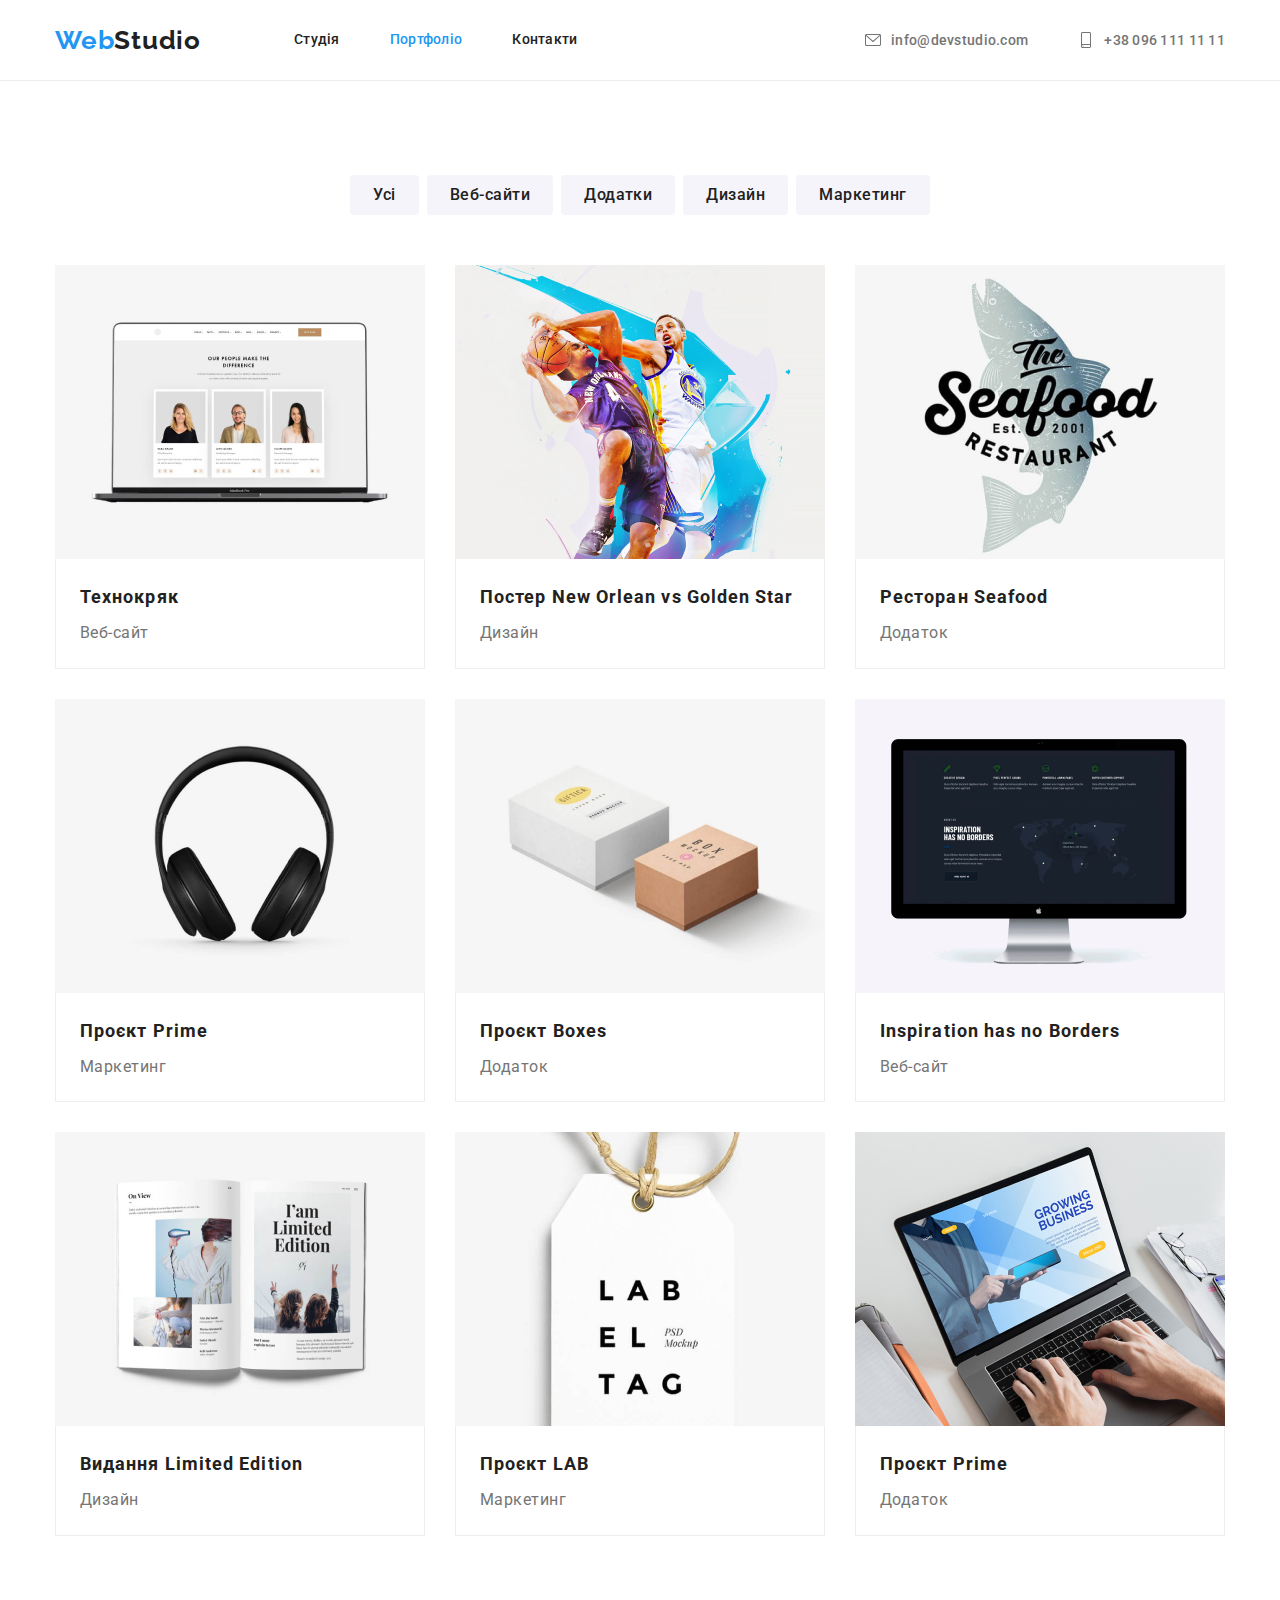
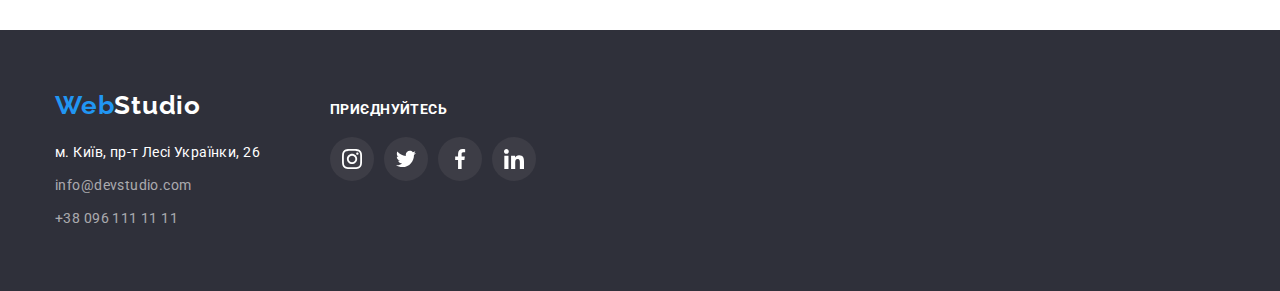
==== portfolio.html @ 5ccec5cf "start" ====
<!doctype html>
<html lang="uk">
<head>
    <meta charset="UTF-8">
    <meta http-equiv="X-UA-Compatible" content="IE=edge">
    <meta name="viewport" content="width=device-width, initial-scale=1.0">
    <title>Портфоліо</title>
    <link rel="preconnect" href="https://fonts.googleapis.com">
    <link rel="preconnect" href="https://fonts.gstatic.com" crossorigin>
    <link href="https://fonts.googleapis.com/css2?family=Raleway:wght@700&family=Roboto:wght@400;500;700;900&display=swap"
          rel="stylesheet">
       <link rel="stylesheet" href="https://cdnjs.cloudflare.com/ajax/libs/modern-normalize/1.0.0/modern-normalize.min.css">    
        <link rel="stylesheet" href="./css/styles.css">
</head>
    <body class="page">
<!-- шапка сайта-->
        <header class="main-nav ">
            <div  class="main-list container">
                <nav class="menu"> 
                <a href="./іndex.html" class="logo"><span class="logo-accent">Web</span>Studio</a>
                    <ul class="site-nav list">
                        <li class="item"><a href="index.html" class="link">Студія</a></li>
                        <li class="item"><a href="#" class="link current">Портфоліо</a></li>
                        <li class="item"><a href="#" class="link">Контакти</a></li>
                </ul>
            </nav>
<!--Contacts-->
                <ul class="mailtel-list list">
                    <li class="item">
                        <a class="top-adress" href="mailto:info@devstudio.com" >
                            <svg class="item-icon" width="16px" height="16px">
                            <use href="./images/icons.svg#icon-envelope "></use></svg>info@devstudio.com</a>              
                        </li>
                    <li class="item"> 
                        <a class="top-adress" href="tel:+380961111111" >
                            <svg class="item-icon" width="16px" height="16px">
                            <use href="./images/icons.svg#icon-smartphone"></use></svg>+38 096 111 11 11</a>
                        </li>
                </ul>
            </div>
        </header>
<main>
    <section class="section"> 
        <div class="container visually">
                <h1 class="visually-hidden">Проекти</h1>
        <!--Filter -->
            <ul class="button-project">
                <li class="button-item"><button type="button" class="button-filter">Усі</button></li>
                <li class="button-item"><button type="button" class="button-filter">Веб-сайти</button></li>
                <li class="button-item"><button type="button" class="button-filter">Додатки</button></li>
                <li class="button-item"><button type="button" class="button-filter">Дизайн</button></li>
                <li class="button-item"><button type="button" class="button-filter">Маркетинг</button></li>
            </ul>
        <!-- </div> -->
        <!--Projects-->
        <!-- <div class="container card"> -->
            <ul class="project brd">
                <li class="project-windows"> 
                    <a href="#" class="project-box"><img src="./images/technokriak.jpg" alt="Сайт Технокряк" width="370">
                    <div class="project-list">
                        <h2 class="project-name">Технокряк</h2>
                        <p class="project-watch">Веб-сайт</p>
                    </div>
                    </a>
                </li>
                <li class="project-windows">
                    <a href="#" class="project-box"><img src="./images/postergs.jpg" alt="Постер New Orlean vs Golden Star" width="370">
                    <div class="project-list">
                        <h2 class="project-name">Постер New Orlean vs Golden Star</h2>
                        <p class="project-watch">Дизайн</p>
                    </div>
                </a>          
                </li>
                <li class="project-windows">
                    <a href="" class="project-box"><img src="./images/seafood.jpg" alt="Ресторан Seafood" width="370">
                    <div class="project-list">
                        <h2 class="project-name">Ресторан Seafood</h2>
                        <p class="project-watch">Додаток</p>
                    </div>    
                </a>
                    
                </li>
                <li class="project-windows"> 
                    <a href="" class="project-box"><img src="./images/primemarceting.jpg" alt="Проєкт Prime" width="370">
                    <div class="project-list">
                        <h2 class="project-name">Проєкт Prime</h2>
                    <p class="project-watch">Маркетинг</p>
                    </div>
                    </a>
                </li>
                <li class="project-windows">
                    <a href="" class="project-box"><img src="./images/boxes.jpg" alt="Проєкт Boxes" width="370">
                    <div class="project-list">
                        <h2 class="project-name">Проєкт Boxes</h2>
                        <p class="project-watch">Додаток</p>
                    </div>
                    </a>   
                </li>
                <li class="project-windows"><a href="" class="project-box"><img src="./images/inspiration-borders.jpg" alt="Inspiration has no Borders">
                        <div class="project-list">
                        <h2 class="project-name">Inspiration has no Borders</h2>
                    <p class="project-watch">Веб-сайт</p>
                    </div>
                    </a>
                </li>
                <li class="project-windows">
                    <a href="" class="project-box"><img src="./images/le.jpg" alt="Видання Limited Edition" width="370">
                    <div class="project-list">
                        <h2 class="project-name">Видання Limited Edition</h2>
                    <p class="project-watch">Дизайн</p>
                    </div>
                    </a>
                </li>
                <li class="project-windows">
                    <a href="" class="project-box"><img src="./images/labprojecт.jpg" alt="Проєкт LAB" width="370">
                    <div class="project-list">
                        <h2 class="project-name">Проєкт LAB</h2>
                    <p class="project-watch">Маркетинг</p>
                </div>
                    </a>
                </li>
                <li class="project-windows">
                    <a href="" class="project-box"><img src="./images/growingbusiness.jpg" alt="Growing Business" width="370">
                    <div class="project-list">
                        <h2 class="project-name">Проєкт Prime</h2>
                    <p class="project-watch">Додаток</p>
                </div>
                    </a>  
                </li>
            </ul>
        </div>
</section>
</main>  
<footer class="footer">
        
    <!-- Контакты--> 
    <section class="contacts-section">
    <h2 class="visually-hidden">Contacts</h2>
            <div class="container footer-block"> 
                <div>
             <a href="./іndex.html" class="footer-section"><span class="logo-footer">Web</span>Studio</a>
                <address class="addressa">
                    <p class="mail"> м. Київ, пр-т Лесі Українки, 26 </p>
                        <ul class="site-address">  
                            <li class="tel"><a href="mailto:info@devstudio.com" class="link-footer ">info@devstudio.com</a></li>
                            <li class="tel"><a href="tel:+380961111111" class="link-footer ">+38 096 111 11 11</a></li>
                        </ul> 
                </address>
              </div>
              <div class="footer-social">
                <p>Приєднуйтесь</p>
                <ul class="list social">
                  <li>
                    <a class="footer-social-link" href="https://www.instagram.com"><svg width="20px" height="20px">
                        <use href="./images/icons.svg#icon-instagram"></use>
                      </svg>
                    </a>
                  </li>
                  <li>
                    <a class="footer-social-link" href="https://twitter.com"><svg width="20px" height="20px">
                        <use href="./images/icons.svg#icon-twitter"></use>
                      </svg>
                    </a>
                  </li>
                  <li>
                    <a class="footer-social-link" href="https://www.facebook.com"><svg width="20px" height="20px">
                        <use href="./images/icons.svg#icon-facebook"></use>
                      </svg>
                    </a>
                  </li>
                  <li>
                    <a class="footer-social-link" href="https://www.linkedin.com"><svg width="20px" height="20px">
                        <use href="./images/icons.svg#icon-linkedin"></use>
                      </svg>
                    </a>
                  </li>
                </ul>
             </div>     
         </div> 
    </section>    
</footer>
</body>
</html>
---- css/styles.css ----
:root {
  --primary-text-color: #757575;
  --title-text-color:#212121;
  --accent-color:#2196F3;
  --project-color: #EEEEEE;
  --white-color: #ffffff;
  --button-background-color: #F5F4FA;
  --page-background-color: #F5F4FA;
  --background-color:#2F303A;
  --link-address: rgba(255, 255, 255, 0.6);
  --background-color-page: #ffffff;
  --solid: #EEEEEE;
  --background-color-portfolio: #F5F5F5;
  --border-color-page: #ECECEC;
  --color-hero-background:#C4C4C4;
  --color-social-link:  #AFB1B8;

}



body {
    font-family: Roboto, sans-serif;
    background-color:var(--white-color);
    /* background-color: tomato; */
    color:  var(--primary-text-color);
    /* border: 2px dashed tomato; */
    font-style: normal;
}
.hero,
.contacts-section  {
    background-color: var(--background-color)
    
}

.hero {
    text-align: center;
    padding-top: 200px;
    padding-bottom: 200px;
    max-width: 1600px;
    /* height: 600px; */
    margin: 0 auto 0 auto;
    background-color: var(--color-hero-background);

}

.visually-hidden {
    position: absolute;
    white-space: nowrap;
    width: 1px;
    height: 1px;
    overflow: hidden;
    border: 0;
    padding: 0;
    clip: rect(0 0 0 0);
    clip-path: inset(50%);
    margin: -1px;
}    
 /* outline: 1px solid olive; */

.contacts-section {
    display: flex;
    padding-top: 60px;
    padding-bottom: 60px;
}

/* .logo-footer{
    padding-top: 60px;
}  */
.addressa .mail {
    padding-bottom: 0px;
    /* margin-top: 20px; */
    margin-bottom: 9px;
    font-size: 14px;
    line-height: 1.7;
    letter-spacing: 0.03em;
    color: var(--white-color);

    
}


.site-address {
    margin-top: 0px;
    margin-bottom: 0px;
    padding-bottom: 0px;
    padding-left: 0px;
}
.site-address > a {
    padding-bottom: 0px;
}


/* * Ресет */ 

/* svg {
    width: 20px;
    height: 20px;
} */
/* Стили для обнуления верхних отступов у элементов */
h1,
h2,
h3,
h4,
h5,
h6,
p {
	margin-top: 0;
}
/* Класс для обнуления базовых свойств у списков (ul) */
.list {
	list-style: none;
	padding-left: 0;
	margin: 0;
}
/* Класс для обнуления базовых свойств у ссылок */
.link {
	text-decoration: none;
	color: inherit;
}
/* Свойства для корректного отображения картинок */
img {
	display: block;
	max-width: 100%;
	height: auto;
}
/* Свойства для обнуления курсива у address */
address {
	font-style: normal;
    margin-top: 20px;
}



/* обнуление маржинов у ul */
.site-nav,
.contacts {
    margin: 0;
}

/* конец Ресет */

.hero-title {
    /* padding-top: 200px; */
    padding-bottom: 0px;
    margin-top: 0px;
    margin-bottom: 30px;
    color: #FFFFFF;
    font-weight: 900;
    font-size: 44px;
    line-height: 1.36;
    text-align: center;
    letter-spacing: 0.06em;
    max-width: 696px;
    margin-left: auto;
    margin-right: auto;   
  
}
 /* добавление иконок */
 /* .hero-title {
    width: 270px;
    ma */

 
 /* .list-item {
        display: flex;
        flex-direction: column;
    }

  */

.visuallym {
    display: flex;

}

.top-adress {
    display: flex;
    align-items: center;
    text-decoration: none;
    font-weight: 500;
    font-size: 14px;
    line-height: 16px;
    letter-spacing: 0.02em;
    color: var(--primary-text-color);
}

/* .link-header {
    text-decoration: none;
    font-size: 14px;
    line-height: 1.14;
    letter-spacing: 0.03em;
    color: var(--title-text-color);
    } */


.item-icon {

    margin-right: 10px;
    fill: currentcolor;
}

.icon-box {
    height: 120px;
    display: flex;
    align-items: center;
    justify-content: center;
    background-color: var(--page-background-color);
    margin-bottom: 30px;
    border-radius: 4px;
}

.list-item {
      flex-basis: calc((100%-90)/4);
}
.slide-hero {
    background-image: linear-gradient(to right, rgba(47, 48, 58, 0.4), rgba(47, 48, 58, 0.4)), url(../images/Brainstorm-foto.jpg);
    background-repeat: no-repeat;
    background-position: center center;
    background-size: cover;
}

/* .list-item: */

.hero-button {
    display: inline-block;
    border-radius: 4px;
    border: 1px solid transparent;
    padding: 10px 32px;
    min-width: 216px;
    box-shadow: 0px 4px 4px rgba(0, 0, 0, 0.25);
    /* margin-bottom: 200px; */
}
 
 
.hero-button {
    color: var(--white-color);
    cursor: pointer;
    font-weight: 700;
    font-size: 16px;
    line-height: 1.87;
    text-align: center;
    letter-spacing: 0.06em;
}
.hero-button {
    background-color: #2196F3;
}
.hero-button:hover,
.hero-button:focus {
    color: var(--white-color);
    background-color: #188CE8;
}


/* Page-header */
.page-header {
    background-color:var(--background-color-page);
    /* background-color: gray; */
}


.main-list.container {
    margin-left: auto;
    margin-right: auto;
    padding-left: 15px;
    padding-right: 15px;
        width: 1200px;

}

.container {
    margin-left: auto;
    margin-right: auto;
    padding-left: 15px;
    padding-right: 15px;
    width: 1200px;

}

.container.visually {
    margin-top: 0px;
    margin-bottom: 0px;
}

.container.card {
    margin-bottom: 94px;
}

/* main-nav */


.main-nav {
    align-items: center;
    justify-content: space-between;
    border-bottom: 1px solid var(--border-color-page);
    margin-top: 0px;
    margin-bottom: 0px;
    padding-right: 0px;
    /* margin-left:; */

}
.main-list {
    display: flex;
    justify-items: flex-end;
    margin-top: 0px;
    margin-bottom: 0px;
    margin-left: auto;
    align-items: normal;
    /* border-bottom: 1px solid var(--border-color-page); */


}

/* logo */

.logo {
    text-decoration: none;
    color: var(--title-text-color);
    font-family: Raleway, sans-serif;
    font-weight: 700;
    font-size: 26px;
    line-height: 1.19;
    text-align: center;
    letter-spacing: 0.03em;
   margin-right: 93px ;

}
.logo-accent {
    color: var(--accent-color);
    
}

.logo a  {
    margin-top: 0px;
    margin-bottom: 0px;
    padding-top: 0px;
    padding-bottom: 0px;
}


/* Main-nav */


.menu {
    color: var(--accent-color);
    margin-top: 0px;
    margin-bottom: 0px;
    padding-top: 0px;
    padding-bottom: 0px;

}

.menu {
    display: flex;
    align-items: center;
}

/* link */

.link {
font-weight: 500;
font-size: 14px;
line-height: 1.14;
letter-spacing: 0.02em;
text-decoration: none;
}


.mailtel-list .link-header {
    padding-top: 32px;
    padding-bottom: 32px;
}



.link-footer {
    text-decoration: none;
    font-size: 14px;
    line-height: 1.71;
    letter-spacing: 0.03em;
    color: rgba(255, 255, 255, 0.6);
}


.tel + .tel {
margin-top: 9px;
}

.button {
    color: var(--white-color);
    cursor: pointer;  
}

ul { 
    list-style: none;
}

.site-nav {
    display: flex;
    flex-wrap: nowrap


}

.site-nav .list {
    display:block;
}

.item + .item {
    margin-left: 50px;
}

.link-header {
align-self: flex-start;

}
.link {
    display: flex;
    align-items: center;
}

.site-nav .link {
    display: block;
    color: var(--title-text-color);
    padding-top: 32px;
    padding-bottom: 32px;
}

.section-title  {
    margin-top: 0px;
    margin-bottom: 50px;
    /* padding-top: 94px;  */
    /* padding-bottom: 50px; */
} 

.time-composition {
    display: flex;
    background-color: var(--button-background-color);
 

}
.humana-list {
    display: block;
    width: 270px;
    margin-left: 0px;
    box-shadow: 0px 4px 4px rgba(0, 0, 0, 0.25);
     
}

.time-composition.body {
    display: flex;
    flex-wrap: wrap;
}
.item-body {
    width: 270px;
    margin-left: 0px;
    box-shadow: 0px 4px 4px rgba(0, 0, 0, 0.25);
}
 /* соцсети команды */

.time-social-link {
    display: flex;
    align-items: center;
    justify-content: center;
    width: 44px;
    height: 44px;
    border-radius: 50%;
    fill: var(--color-social-link);
}

.time-social-link:hover,
.time-social-link:focus  {
    background-color: var(--accent-color);
    fill: var(--white-color);
}


.work-list {
   display: flex;
   margin: 0px;
   padding: 0px;
   justify-content: space-between;
   /* padding-bottom: 44px; */
}

.work-list.see :nth-child(3n) {
    margin-right: 0px;
}

/* .container, */
.time-composition {
    margin-top: 0px;
    margin-bottom: 0px;
    /* padding-bottom: 92px; */
    margin-left: 0px;
    margin-right: 0px;
    padding-left: 0px;

}  


.time-composition {
    gap: 30px;
}
.item-body {
 background-color: var(--background-color-page);
}

.title,
.section-subtitle {
/* .time-composition .professions { */
    margin-top: 0px;
    margin-bottom: 10px; 
}  
.professions {
    margin-bottom: 0px;
    padding-bottom: 0px;
    margin-bottom: 16px;
}

.site-nav .current {
    color: var(--accent-color);
}

.site-nav.visually {
    gap: 30px;
    padding-left: 0px;
    /* flex-basis: calc((100%-90)/4); */
}


.site-nav .link:hover,
.site-nav .link:focus,
.site-address .link:hover,
.site-address .link:focus,
.link-header:hover,
.link-header:focus,
.top-adress:hover,
.top-adress:focus

{
color: var(--accent-color);
fill: var(--accent-color);
}


/* email tel list */
.mailtel {
    display: flex;
    align-items: center;
}

.mailtel-list li + li {
    margin-left: 50px;   
   }

 


.mailtel-list {
    display: flex;
    margin-left: auto;
    align-items:center;

   
}
.mailtel-list.item + .item {
    margin-left: 50px;

}
/* .mailtel-list { */

    /* padding-top: 32px;
    padding-bottom: 32px;
    margin-top: 0px;
    margin-bottom: 0px; */
 
    
 


/* Section */
.section-title {
    font-weight: 700;
    font-size: 36px;
    line-height: 1.16;
    text-align: center;
    letter-spacing: 0.03em;
    margin-top: 0;
    /* margin-bottom: 10; */
    color: var(--title-text-color);
}


.type-title > p {

    background-color: var(--white-color);
}

/* project */


.project-windows {

width: 370px;
    text-decoration: none;
    margin-top: 0px;
    margin-bottom: 0px;

    margin-left: 0px;
    margin-right: 0px;

}
/* .project-windows:hover {    
    box-shadow: 0px 4px 4px rgba(0, 0, 0, 0.25);

} */

.project-name {
    font-family: 'Roboto';
    padding-top: 0px;
    margin-bottom: 4px;
    line-height: 2.00;
    margin-bottom: 4px;
    font-family: Roboto;
    color: var(--title-text-color);
    font-style: normal;
    font-weight: 700;
    font-size: 18px;
    letter-spacing: 0.06em;
    }



.project-watch {
margin: 0px;
padding-top: 0px;
padding-bottom: 0px;

}

.project-watch {
    color: var(--primary-text-color);
    /* width: 400px; */
    font-size: 16px;
    line-height: 1.8;
    letter-spacing: 0.03em;
}



/* тень на картиник!!!! */
.project-box {
    min-width: 100px;
    font-family: inherit;
    appearance: none;
    border: 0;
    border-radius: 5px;
    color: #fff;
     
    }
.project-box {
    display: block;
}

.project-box:hover,
.project-box:focus  {
    box-shadow: 0px 4px 4px rgba(0, 0, 0, 0.25);      
    }
    
.project {
    display: flex;
    flex-wrap: wrap;
    gap: 30px;
    margin-top: 0px;
    /* margin-bottom: 94px; */
    padding-left: 0px;
    padding-left: 0px;
    margin-bottom: 0px;
}

.project {
    flex-basis: calc(100% - 60px/3);

}


.project-list {
    margin: 0px;
    padding: 20px 24px;
    background-color: var(--white-color);
    border-width: 0px 1px 1px 1px;
    border-color: var(--solid); 
    border-style: solid ;
    
}

.container.project {
    margin-left: 0px;

}
.project-box {
    max-width: 370px;
    
}

.project-windows {
   max-width: 370px;

}

.project-windows .project-box + .project-box:nth-child(n3) {
    margin-right: 0px;
}


.project-box {
    list-style: none;
    text-decoration: none;
}

.site-nav .item + .item {
    margin-left: 50px;

}
    

.title {
    list-style: none;
    font-weight: 700;
    font-size: 18px;
    line-height: 2;
    letter-spacing: 0.03em;
    margin-top: 0;
    margin-bottom: 10px;
    color: var(--title-text-color);
}

.title-visually {
    font-style: normal;
    font-weight: 700;
    font-size: 14px;
    line-height: 1.14;
    letter-spacing: 0.03em;
    text-transform: uppercase;
    color: var(--title-text-color);
    /* padding-top: 94px; */
}


    /* section */

.section {
    padding-top: 0px;
    padding-bottom: 0px;
    padding-top: 94px;
    padding-bottom: 94px;
    }
    .section.profile {
      padding-top: 0px; 
    }
    .section.team {
        background-color: var(--page-background-color);
    }

.section-advantege {
   /* font-weight: 400; */
    margin-bottom: 0px;
    font-size: 14px;
    line-height: 1.71;
    letter-spacing: 0.03em;
    letter-spacing: 0.03em;
    }
    

.site-nav ul {
    padding-left: 0px;
}
 /* наша команда */

.subsubtitle {
padding-top: 30px;
padding-bottom: 30px;
 }




.section-subtitle {
    color: var(--title-text-color);
    font-weight: 500;
    font-size: 16px;
    line-height: 1.18;
    text-align: center;
    letter-spacing: 0.03em;
}

 .professions {
    font-size: 16px;
    line-height: 19px;
    text-align: center;
    letter-spacing: 0.03em;
 }

.team {
    background-color: var(--button-background-color);
}

/* Постійнв клієнти */

.clients-list {
    display: flex;
    align-items: center;
    justify-content: center;
    gap: 30px;
}


.clients-block {
    padding-top: 94px;
    padding-bottom: 94px;

}
.list {
    list-style: none;
    padding-left: 0;
    /* margin: 0; */
}
.clients-title {
    font-weight: 700;
    font-size: 36px;
    line-height: 42px;
    text-align: center;
    letter-spacing: 0.03em;
    color: #212121;
    margin-bottom: 50px;
}

.clients-icon {
    display: flex;
    align-items: center;
    justify-content: center;
    width: 170px;
    height: 92px;
    border: 1px solid #AFB1B8;
    border-radius: 4px;
    fill: var(--color-social-link);
}

.clients-icon:hover,
.clients-icon:focus {
    border: 1px solid var(--accent-color);
    fill: var(--accent-color);
}

.footer {
    color: var(--background-color);
}

.footer-block {
    display: flex;
    align-items: baseline;
    }
    

.footer.logo-footer {
    color: var(--accent-color);
}
/* .page {
    /* width: 1600px;
    margin-left: 0px;
    margin-left: 0px; */

.page-footer {
    color: var(--background-color);
} 

.logo-contacts,
.logo-footer,
.address,
.link-footer
.footer-section,
.link-address,
.contacts-section {
    text-decoration: none;
}

 .address {
    color: var(--white-color);
    font-style: normal;
    font-size: 14px;
    line-height: 1.71;
    letter-spacing: 0.03em;
}

.link-address {
    color: var(--link-address);
    font-size: 14px;
    line-height: 1.71;
    letter-spacing: 0.03em;
}

.logo-contacts {
    font-family: 'Raleway';
    font-weight: 700;
    font-size: 26px;
    line-height: 1.19;
    letter-spacing: 0.03em;
}

.section .team {
    margin-bottom: 44px;
}





.footer {
    height: 252px;
    background: var(--color-section);
    padding-top: 0px;
    padding-bottom: 60px;
}
.footer-section {
    text-decoration: none;
    color: var(--white-color);
    font-family: Raleway, sans-serif;
    font-weight: 700;
    font-size: 26px;
    line-height: 1.19;
    text-align: center;
    letter-spacing: 0.03em;
    /* margin-bottom: 20px; */


}

.logo-footer {
    color: var(--accent-color);
}


 /* Portfolio */

 .button-project {
    display: flex;
    align-items: center;
    justify-content:center;
    padding-left: 0px;
    border-radius: 4px;
    margin: 50px;
    /* margin-top: 94px; */
    margin-top: 0;
    /* margin-bottom: 34px; */
    min-width: 216px;   

 }



.button-filter {
    display:inline-flex;
    align-items: center;
    color: var(--title-text-color);
    background-color: var(--button-background-color);
    cursor: pointer;
    font-family: inherit;
    border-radius: 4px;
    border: 1px solid transparent;
    padding: 6px 22px;
    text-align: center;
    font-weight: 500;
    font-size: 16px;
    line-height: 1.62;
    letter-spacing: 0.03em;
         }

.button-item {
margin-right: 8px;
}

.button-item:last-child {
    margin-right: 0;
}      


.button-filter:hover, 
.button-filter:focus {
    color: var(--white-color);
    background-color: var(--accent-color);
    box-shadow: 0px 4px 4px rgba(0, 0, 0, 0.25);  
}

.link-footer:hover {
    color: var(--white-color);
    background-color: var(--accent-color);

}

.footer-social {
    display: flex;
    flex-direction: column;
    margin-left: 70px;
}



.footer-social p {
    text-transform: uppercase;
    color: var(--white-color);
    margin-bottom: 20px;
    font-weight: 700;
    font-size: 14px;
    line-height: 16px;
    letter-spacing: 0.03em;
}

.footer-social .social {
    margin: 0px;
}
.social {
    display: flex;
    /* margin: 16px 32px 0px 32px; */
    justify-content: center;
    gap: 10px;
}


.footer-social-link {
    display: flex;
    align-items: center;
    justify-content: center;
    width: 44px;
    height: 44px;
    border-radius: 50%;
    fill: var(--white-color);
    background: rgba(184, 177, 177, 0.1);
}
.footer-social-link:hover,
.footer-social-link:focus {
    background-color: var(--accent-color);}
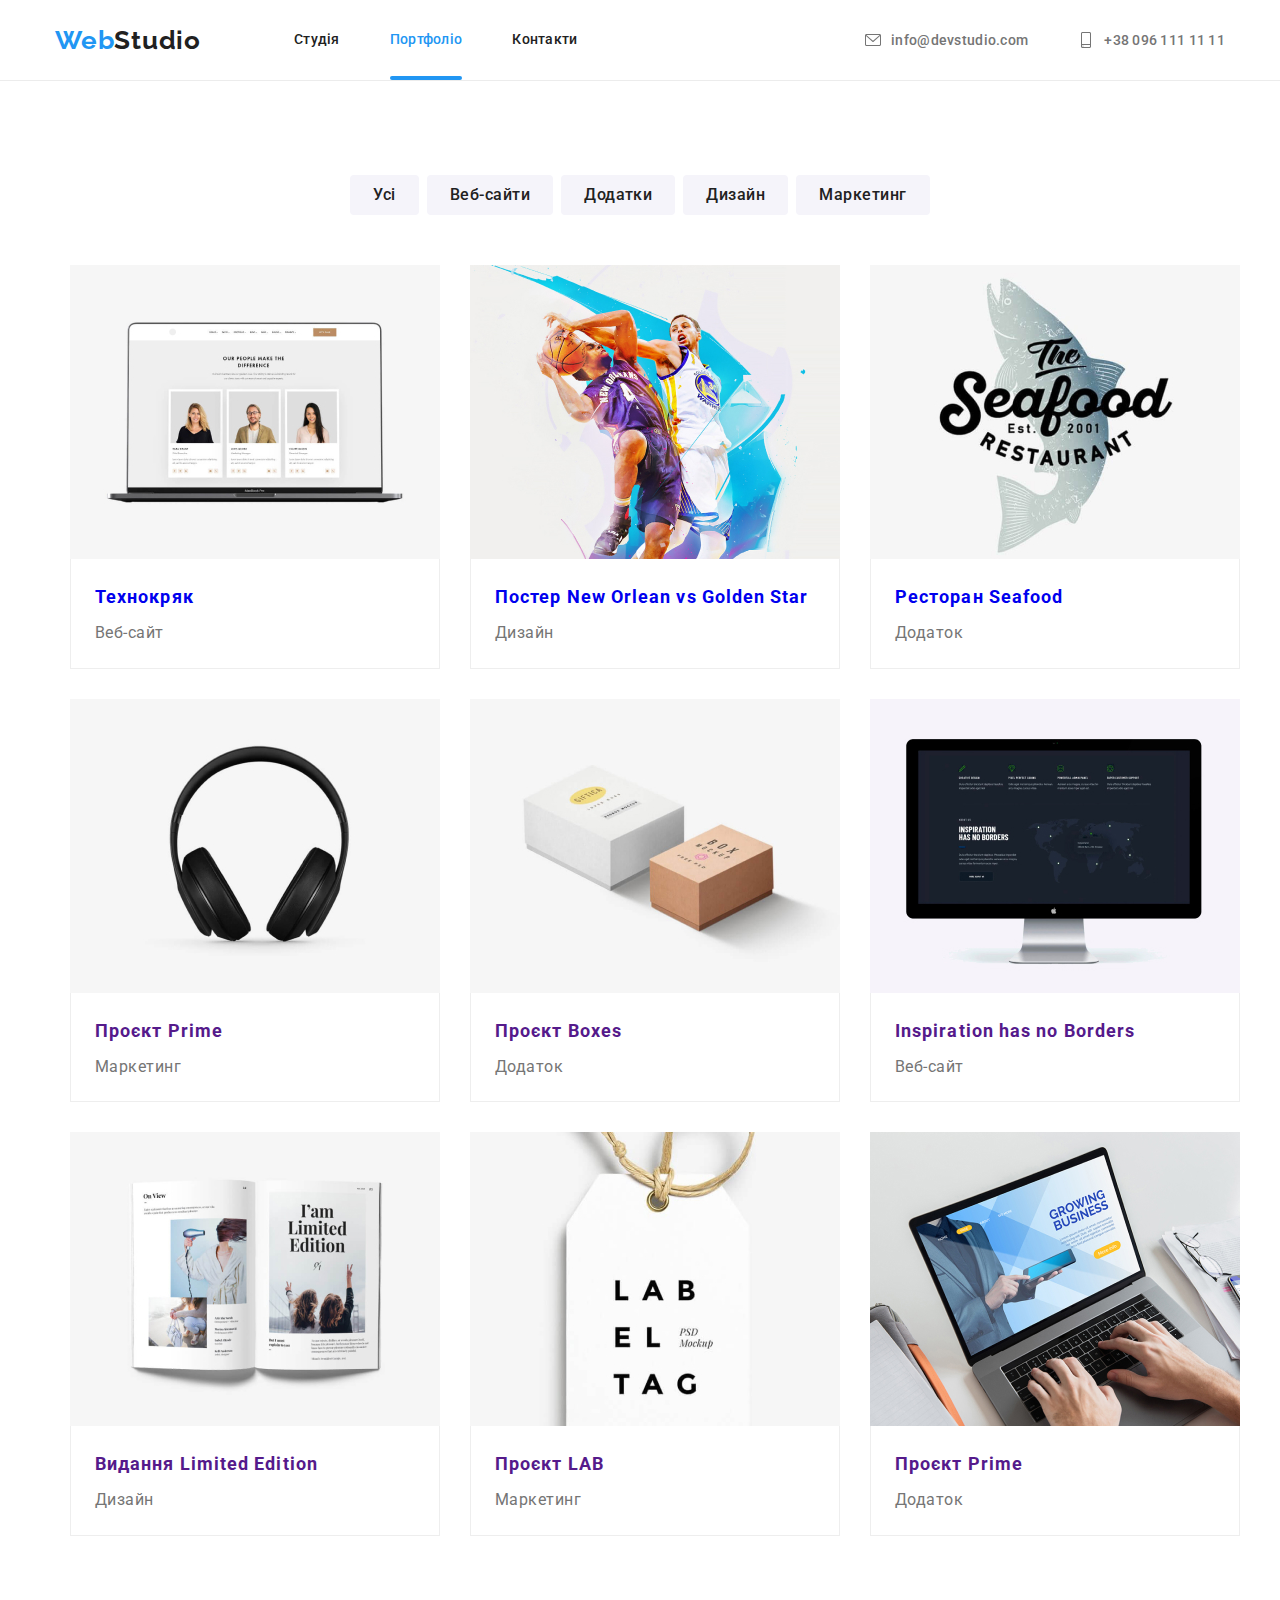
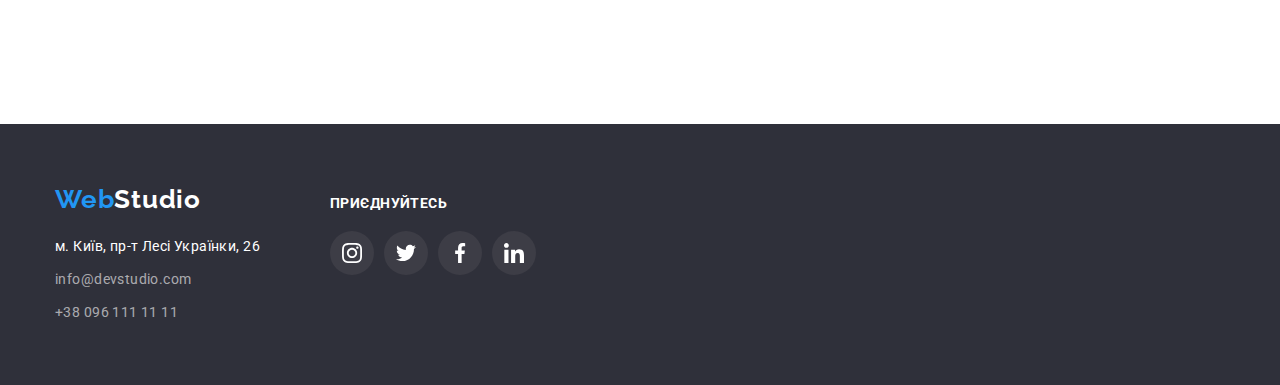
==== commit ba8adca1: "homework5" ====
--- a/portfolio.html
+++ b/portfolio.html
@@ -53,78 +53,150 @@
             </ul>
         <!-- </div> -->
         <!--Projects-->
-        <!-- <div class="container card"> -->
+        <div class="container card">
             <ul class="project brd">
                 <li class="project-windows"> 
-                    <a href="#" class="project-box"><img src="./images/technokriak.jpg" alt="Сайт Технокряк" width="370">
-                    <div class="project-list">
-                        <h2 class="project-name">Технокряк</h2>
-                        <p class="project-watch">Веб-сайт</p>
-                    </div>
-                    </a>
-                </li>
-                <li class="project-windows">
-                    <a href="#" class="project-box"><img src="./images/postergs.jpg" alt="Постер New Orlean vs Golden Star" width="370">
-                    <div class="project-list">
-                        <h2 class="project-name">Постер New Orlean vs Golden Star</h2>
-                        <p class="project-watch">Дизайн</p>
-                    </div>
-                </a>          
-                </li>
-                <li class="project-windows">
-                    <a href="" class="project-box"><img src="./images/seafood.jpg" alt="Ресторан Seafood" width="370">
+                <a class="project-box" href="#" >
+                    <div class="thumb-project"><img class="foto-card" src="./images/technokriak.jpg" alt="Сайт Технокряк" width="370px">
+                        <div class="portfolio-overlay">
+                            <p class="project-text">
+                             Ресурс пропонує комплексні пропозиції з різним рівнем функціоналу та сервісів. Все це дозволить відвідувачу отримати вичерпні відомості про компанію чи приватну особу.
+                            </p>   
+                       </div>
+                    </div>
+                    <div class="project-list"> 
+                                <h2 class="project-name">Технокряк</h2> 
+                                <p class="project-watch">Веб-сайт</p> 
+                    </div>                             
+                </a>
+             </li>
+             <li class="project-windows"> 
+                <a class="project-box" href="#" >
+                <div class="thumb-project"><img class="foto-card" src="./images/postergs.jpg" alt="Постер New Orlean vs Golden Star" width="370">
+                        <div class="portfolio-overlay">
+                            <p class="project-text">
+                             Ресурс пропонує комплексні пропозиції з різним рівнем функціоналу та сервісів. Все це дозволить відвідувачу отримати вичерпні відомості про компанію чи приватну особу.
+                            </p>   
+                       </div>
+                </div>
+                <div class="project-list"> 
+                            <h2 class="project-name">Постер New Orlean vs Golden Star</h2> 
+                            <p class="project-watch">Дизайн</p> 
+                    </div>                             
+                </a>
+             </li>
+            <li class="project-windows">
+                    <a class="project-box" href="#" >
+                        <div class="thumb-project"><img src="./images/seafood.jpg" alt="Ресторан Seafood" width="370">
+                            <div class="portfolio-overlay">
+                                <p class="project-text">
+                                    Ресурс пропонує комплексні пропозиції з різним рівнем функціоналу та сервісів. Все це дозволить відвідувачу отримати вичерпні відомості про компанію чи приватну особу.
+                                   </p>   
+                            </div>
+                       </div>                   
                     <div class="project-list">
                         <h2 class="project-name">Ресторан Seafood</h2>
                         <p class="project-watch">Додаток</p>
                     </div>    
                 </a>
-                    
-                </li>
-                <li class="project-windows"> 
-                    <a href="" class="project-box"><img src="./images/primemarceting.jpg" alt="Проєкт Prime" width="370">
-                    <div class="project-list">
-                        <h2 class="project-name">Проєкт Prime</h2>
-                    <p class="project-watch">Маркетинг</p>
-                    </div>
-                    </a>
-                </li>
-                <li class="project-windows">
-                    <a href="" class="project-box"><img src="./images/boxes.jpg" alt="Проєкт Boxes" width="370">
+            </li>
+            <li class="project-windows"> 
+                    <a href="" class="project-box">
+                        <div class="thumb-project">
+                            <img src="./images/primemarceting.jpg" alt="Проєкт Prime" width="370">
+                            <div class="portfolio-overlay">
+                                <p class="project-text">
+                                    Ресурс пропонує комплексні пропозиції з різним рівнем функціоналу та сервісів. Все це дозволить відвідувачу отримати вичерпні відомості про компанію чи приватну особу.
+                                   </p>   
+                            </div>
+                       </div>             
+                        <div class="project-list">
+                            <h2 class="project-name">Проєкт Prime</h2>
+                        <p class="project-watch">Маркетинг</p>
+                        </div>
+                    </a>
+             </li>
+            <li class="project-windows">
+                    <a href="" class="project-box">
+                        <div class="thumb-project">
+                            <img src="./images/boxes.jpg" alt="Проєкт Boxes" width="370">
+                            <div class="portfolio-overlay">
+                                <p class="project-text">
+                                    Ресурс пропонує комплексні пропозиції з різним рівнем функціоналу та сервісів. Все це дозволить відвідувачу отримати вичерпні відомості про компанію чи приватну особу.
+                                </p>   
+                            </div>
+                        </div>
                     <div class="project-list">
                         <h2 class="project-name">Проєкт Boxes</h2>
                         <p class="project-watch">Додаток</p>
                     </div>
                     </a>   
-                </li>
-                <li class="project-windows"><a href="" class="project-box"><img src="./images/inspiration-borders.jpg" alt="Inspiration has no Borders">
+            </li>
+            <li class="project-windows">
+                <a href="" class="project-box">
+                    <div class="thumb-project">
+                    <img src="./images/inspiration-borders.jpg" alt="Inspiration has no Borders">
+                        <div class="portfolio-overlay">
+                            <p class="project-text">
+                                Ресурс пропонує комплексні пропозиції з різним рівнем функціоналу та сервісів. Все це дозволить відвідувачу отримати вичерпні відомості про компанію чи приватну особу.
+                            </p>   
+                        </div>
+                    </div>
                         <div class="project-list">
                         <h2 class="project-name">Inspiration has no Borders</h2>
-                    <p class="project-watch">Веб-сайт</p>
-                    </div>
-                    </a>
-                </li>
-                <li class="project-windows">
-                    <a href="" class="project-box"><img src="./images/le.jpg" alt="Видання Limited Edition" width="370">
+                        <p class="project-watch">Веб-сайт</p>
+                    </div>
+                    </a>
+            </li>
+            <li class="project-windows">
+                    <a href="" class="project-box">
+                        <div class="thumb-project">    
+                        <img src="./images/le.jpg" alt="Видання Limited Edition" width="370">
+                            <div class="portfolio-overlay">
+                            <p class="project-text">
+                                Ресурс пропонує комплексні пропозиції з різним рівнем функціоналу та сервісів. Все це дозволить відвідувачу отримати вичерпні відомості про компанію чи приватну особу.
+                            </p>   
+                            </div>
+                        </div>
                     <div class="project-list">
                         <h2 class="project-name">Видання Limited Edition</h2>
-                    <p class="project-watch">Дизайн</p>
-                    </div>
+                         <p class="project-watch">Дизайн</p>
+                    </div>
+                    </a>
+            </li>
+
+                <li class="project-windows">
+                    <a href="" class="project-box">
+                        <div class="thumb-project">  
+                        <img src="./images/labprojecт.jpg" alt="Проєкт LAB" width="370">
+                            <div class="portfolio-overlay">
+                                 <p class="project-text">
+                                Ресурс пропонує комплексні пропозиції з різним рівнем функціоналу та сервісів. Все це дозволить відвідувачу отримати вичерпні відомості про компанію чи приватну особу.
+                            </p>   
+                            </div>
+                        </div>
+                            <div class="project-list">
+                            <h2 class="project-name">Проєкт LAB</h2>
+                            <p class="project-watch">Маркетинг</p>
+                        </div>
                     </a>
                 </li>
+
                 <li class="project-windows">
-                    <a href="" class="project-box"><img src="./images/labprojecт.jpg" alt="Проєкт LAB" width="370">
-                    <div class="project-list">
-                        <h2 class="project-name">Проєкт LAB</h2>
-                    <p class="project-watch">Маркетинг</p>
-                </div>
-                    </a>
-                </li>
-                <li class="project-windows">
-                    <a href="" class="project-box"><img src="./images/growingbusiness.jpg" alt="Growing Business" width="370">
-                    <div class="project-list">
-                        <h2 class="project-name">Проєкт Prime</h2>
-                    <p class="project-watch">Додаток</p>
-                </div>
+                    <a href="" class="project-box">
+                        <div class="thumb-project">  
+                        <img src="./images/growingbusiness.jpg" alt="Growing Business" width="370">
+                        <div class="portfolio-overlay">
+                            <p class="project-text">
+                                Ресурс пропонує комплексні пропозиції з різним рівнем функціоналу та сервісів. Все це дозволить відвідувачу отримати вичерпні відомості про компанію чи приватну особу.
+                            </p>   
+                            </div>
+                        </div>
+            
+                        <div class="project-list">
+                            <h2 class="project-name">Проєкт Prime</h2>
+                            <p class="project-watch">Додаток</p>
+                        </div>
                     </a>  
                 </li>
             </ul>
--- a/css/styles.css
+++ b/css/styles.css
@@ -32,6 +32,26 @@
     background-color: var(--background-color)
     
 }
+/* .link.current{
+    background-color: var(--accent-color);
+} */
+
+.item {
+    position: relative;
+}
+.link.current::after {
+    content: "";
+    position: absolute;
+    left: 0;
+    bottom: 0px;
+    /* transform: translate(-50%,0); */
+    display: block;
+    border-radius: 2px;
+    width: 100%;
+    height: 4px;
+    background-color: var(--accent-color);
+    
+}
 
 .hero {
     text-align: center;
@@ -112,6 +132,7 @@
 	list-style: none;
 	padding-left: 0;
 	margin: 0;
+    
 }
 /* Класс для обнуления базовых свойств у ссылок */
 .link {
@@ -157,17 +178,7 @@
   
 }
  /* добавление иконок */
- /* .hero-title {
-    width: 270px;
-    ma */
-
- 
- /* .list-item {
-        display: flex;
-        flex-direction: column;
-    }
-
-  */
+
 
 .visuallym {
     display: flex;
@@ -185,13 +196,6 @@
     color: var(--primary-text-color);
 }
 
-/* .link-header {
-    text-decoration: none;
-    font-size: 14px;
-    line-height: 1.14;
-    letter-spacing: 0.03em;
-    color: var(--title-text-color);
-    } */
 
 
 .item-icon {
@@ -232,6 +236,7 @@
     /* margin-bottom: 200px; */
 }
  
+
  
 .hero-button {
     color: var(--white-color);
@@ -249,13 +254,17 @@
 .hero-button:focus {
     color: var(--white-color);
     background-color: #188CE8;
+   
+    transition:  250ms  cubic-bezier(0.4, 0, 0.2, 1);
+
 }
 
 
 /* Page-header */
+
 .page-header {
     background-color:var(--background-color-page);
-    /* background-color: gray; */
+  
 }
 
 
@@ -342,6 +351,7 @@
 
 
 .menu {
+ 
     color: var(--accent-color);
     margin-top: 0px;
     margin-bottom: 0px;
@@ -372,7 +382,6 @@
 }
 
 
-
 .link-footer {
     text-decoration: none;
     font-size: 14px;
@@ -402,8 +411,10 @@
 
 }
 
+
 .site-nav .list {
     display:block;
+   
 }
 
 .item + .item {
@@ -455,6 +466,7 @@
     width: 270px;
     margin-left: 0px;
     box-shadow: 0px 4px 4px rgba(0, 0, 0, 0.25);
+    transition:  250ms  cubic-bezier(0.4, 0, 0.2, 1);
 }
  /* соцсети команды */
 
@@ -472,6 +484,7 @@
 .time-social-link:focus  {
     background-color: var(--accent-color);
     fill: var(--white-color);
+    transition:  250ms  cubic-bezier (0.4, 0, 0.2, 1);
 }
 
 
@@ -481,6 +494,38 @@
    padding: 0px;
    justify-content: space-between;
    /* padding-bottom: 44px; */
+}
+
+.thumb-project {
+    position: relative;
+    overflow: hidden;
+    transition:  250ms  cubic-bezier (0.4, 0, 0.2, 1);
+}
+
+
+.thumb {
+   position: relative;
+
+}
+.label {
+position: absolute;
+/* height: 70px; */
+width: 100%;
+bottom: 0;
+left: 0;
+margin: 0;
+  /* border-bottom-left-radius: 4px; */
+font-weight: 700;
+font-size: 14px;
+line-height: 16px;
+text-align: center;
+padding-top: 27px;
+padding-bottom: 27px;
+letter-spacing: 0.03em;
+text-transform: uppercase;
+background-color: rgba(47, 48, 58, 0.8);
+color: var(--background-color-page);
+/* z-index: 1; */
 }
 
 .work-list.see :nth-child(3n) {
@@ -536,11 +581,10 @@
 .link-header:hover,
 .link-header:focus,
 .top-adress:hover,
-.top-adress:focus
-
-{
-color: var(--accent-color);
-fill: var(--accent-color);
+.top-adress:focus {
+    color: var(--accent-color);
+    fill: var(--accent-color);
+    transition:  250ms  cubic-bezier(0.4, 0, 0.2, 1);
 }
 
 
@@ -554,32 +598,18 @@
     margin-left: 50px;   
    }
 
- 
-
 
 .mailtel-list {
     display: flex;
     margin-left: auto;
     align-items:center;
-
    
 }
 .mailtel-list.item + .item {
     margin-left: 50px;
 
 }
-/* .mailtel-list { */
-
-    /* padding-top: 32px;
-    padding-bottom: 32px;
-    margin-top: 0px;
-    margin-bottom: 0px; */
- 
-    
- 
-
-
-/* Section */
+
 .section-title {
     font-weight: 700;
     font-size: 36px;
@@ -609,12 +639,59 @@
 
     margin-left: 0px;
     margin-right: 0px;
-
-}
-/* .project-windows:hover {    
+}
+
+.project-text {
+/* position: absolute; */
+ margin: 0;
+ opacity: 1;
+ padding: 0px;
+ padding-top: 63px;
+padding-top: 63px;
+padding-left: 24px;
+padding-right: 24px;
+font-size: 18px;
+    line-height: 1.55;
+    letter-spacing: 0.03em;
+    color: #FFFFFF;
+
+
+  
+}
+
+   
+.project-box {
+    display: block;
+    text-decoration: none;
+}
+
+
+
+.portfolio-overlay {
+    position: absolute;
+    width: 100%;
+    height: 100%;
+    left: 0;
+    top: 0;
+    
+    margin: 0px;
+      
+    background-color: rgba(33, 150, 243, 0.9);
+    
+    opacity: 1;
+    transform: translateY(100%); 
+    transition: 250ms cubic-bezier(0.4, 0, 0.2, 1);
+    
+}
+
+.project-box:hover .portfolio-overlay {
+    transform: translateY(0);
+}
+
+.project-windows:hover {    
     box-shadow: 0px 4px 4px rgba(0, 0, 0, 0.25);
 
-} */
+} 
 
 .project-name {
     font-family: 'Roboto';
@@ -623,13 +700,12 @@
     line-height: 2.00;
     margin-bottom: 4px;
     font-family: Roboto;
-    color: var(--title-text-color);
+    /* color: var(--title-text-color); */
     font-style: normal;
     font-weight: 700;
     font-size: 18px;
     letter-spacing: 0.06em;
-    }
-
+    } 
 
 
 .project-watch {
@@ -641,12 +717,11 @@
 
 .project-watch {
     color: var(--primary-text-color);
-    /* width: 400px; */
     font-size: 16px;
     line-height: 1.8;
     letter-spacing: 0.03em;
 }
-
+ */
 
 
 /* тень на картиник!!!! */
@@ -665,7 +740,8 @@
 
 .project-box:hover,
 .project-box:focus  {
-    box-shadow: 0px 4px 4px rgba(0, 0, 0, 0.25);      
+    box-shadow: 0px 4px 4px rgba(0, 0, 0, 0.25);
+    transition:  250ms  cubic-bezier(0.4, 0, 0.2, 1);      
     }
     
 .project {
@@ -673,7 +749,6 @@
     flex-wrap: wrap;
     gap: 30px;
     margin-top: 0px;
-    /* margin-bottom: 94px; */
     padding-left: 0px;
     padding-left: 0px;
     margin-bottom: 0px;
@@ -688,11 +763,11 @@
 .project-list {
     margin: 0px;
     padding: 20px 24px;
-    background-color: var(--white-color);
     border-width: 0px 1px 1px 1px;
     border-color: var(--solid); 
     border-style: solid ;
     
+
 }
 
 .container.project {
@@ -708,6 +783,7 @@
    max-width: 370px;
 
 }
+
 
 .project-windows .project-box + .project-box:nth-child(n3) {
     margin-right: 0px;
@@ -764,7 +840,7 @@
     }
 
 .section-advantege {
-   /* font-weight: 400; */
+
     margin-bottom: 0px;
     font-size: 14px;
     line-height: 1.71;
@@ -782,8 +858,6 @@
 padding-top: 30px;
 padding-bottom: 30px;
  }
-
-
 
 
 .section-subtitle {
@@ -851,6 +925,7 @@
 .clients-icon:focus {
     border: 1px solid var(--accent-color);
     fill: var(--accent-color);
+    transition:  250ms  cubic-bezier(0.4, 0, 0.2, 1);
 }
 
 .footer {
@@ -866,10 +941,7 @@
 .footer.logo-footer {
     color: var(--accent-color);
 }
-/* .page {
-    /* width: 1600px;
-    margin-left: 0px;
-    margin-left: 0px; */
+
 
 .page-footer {
     color: var(--background-color);
@@ -912,10 +984,6 @@
     margin-bottom: 44px;
 }
 
-
-
-
-
 .footer {
     height: 252px;
     background: var(--color-section);
@@ -931,7 +999,7 @@
     line-height: 1.19;
     text-align: center;
     letter-spacing: 0.03em;
-    /* margin-bottom: 20px; */
+
 
 
 }
@@ -950,10 +1018,8 @@
     padding-left: 0px;
     border-radius: 4px;
     margin: 50px;
-    /* margin-top: 94px; */
-    margin-top: 0;
-    /* margin-bottom: 34px; */
-    min-width: 216px;   
+     margin-top: 0;
+      min-width: 216px;   
 
  }
 
@@ -989,12 +1055,14 @@
 .button-filter:focus {
     color: var(--white-color);
     background-color: var(--accent-color);
-    box-shadow: 0px 4px 4px rgba(0, 0, 0, 0.25);  
+    box-shadow: 0px 4px 4px rgba(0, 0, 0, 0.25);
+    transition:  250ms  cubic-bezier(0.4, 0, 0.2, 1);  
 }
 
 .link-footer:hover {
-    color: var(--white-color);
-    background-color: var(--accent-color);
+    color: var(--accent-color);
+
+    transition: 250ms  cubic-bezier(0.4, 0, 0.2, 1);
 
 }
 
@@ -1021,7 +1089,7 @@
 }
 .social {
     display: flex;
-    /* margin: 16px 32px 0px 32px; */
+
     justify-content: center;
     gap: 10px;
 }
@@ -1039,4 +1107,57 @@
 }
 .footer-social-link:hover,
 .footer-social-link:focus {
-    background-color: var(--accent-color);}+    background-color: var(--accent-color);}
+
+
+    /* модальное окно */
+
+.backdrop {
+    position: fixed;
+    top: 0px;
+    left: 0px;
+    width: 100%;
+    height: 100%;
+    background: rgba(0, 0, 0, 0.2);;
+    /* border: 10px solid violet; */
+
+}   
+.backdrop.is-hidden {
+    position: absolute;
+    opacity: 0;
+    pointer-events: none;
+    visibility: hidden;
+  
+}
+.modal {
+    position: absolute;
+    top: 50%;
+    left: 50%;
+    transform: translate(-50%, -50%);
+    max-height: 581px;
+    height: 100%;
+    max-width: 528px;
+    width: 100%;  
+
+    background-color: var(--background-color-page); 
+    z-index: -1;
+   
+     
+}
+.modal-close {
+    display: flex;
+    position: absolute;
+    /* width: 100%; */
+    top: 21px;
+    right: 22px;
+    margin: 0;
+    align-items: center;
+    justify-content: center;
+    width: 30px;
+    height: 30px;
+    border-radius: 50%;
+    border: 1px solid rgba(0, 0, 0, 0.1);
+    padding: 0;
+  background-color: var(--background-color-page);
+    fill: rgba(0, 0, 0, 1);
+}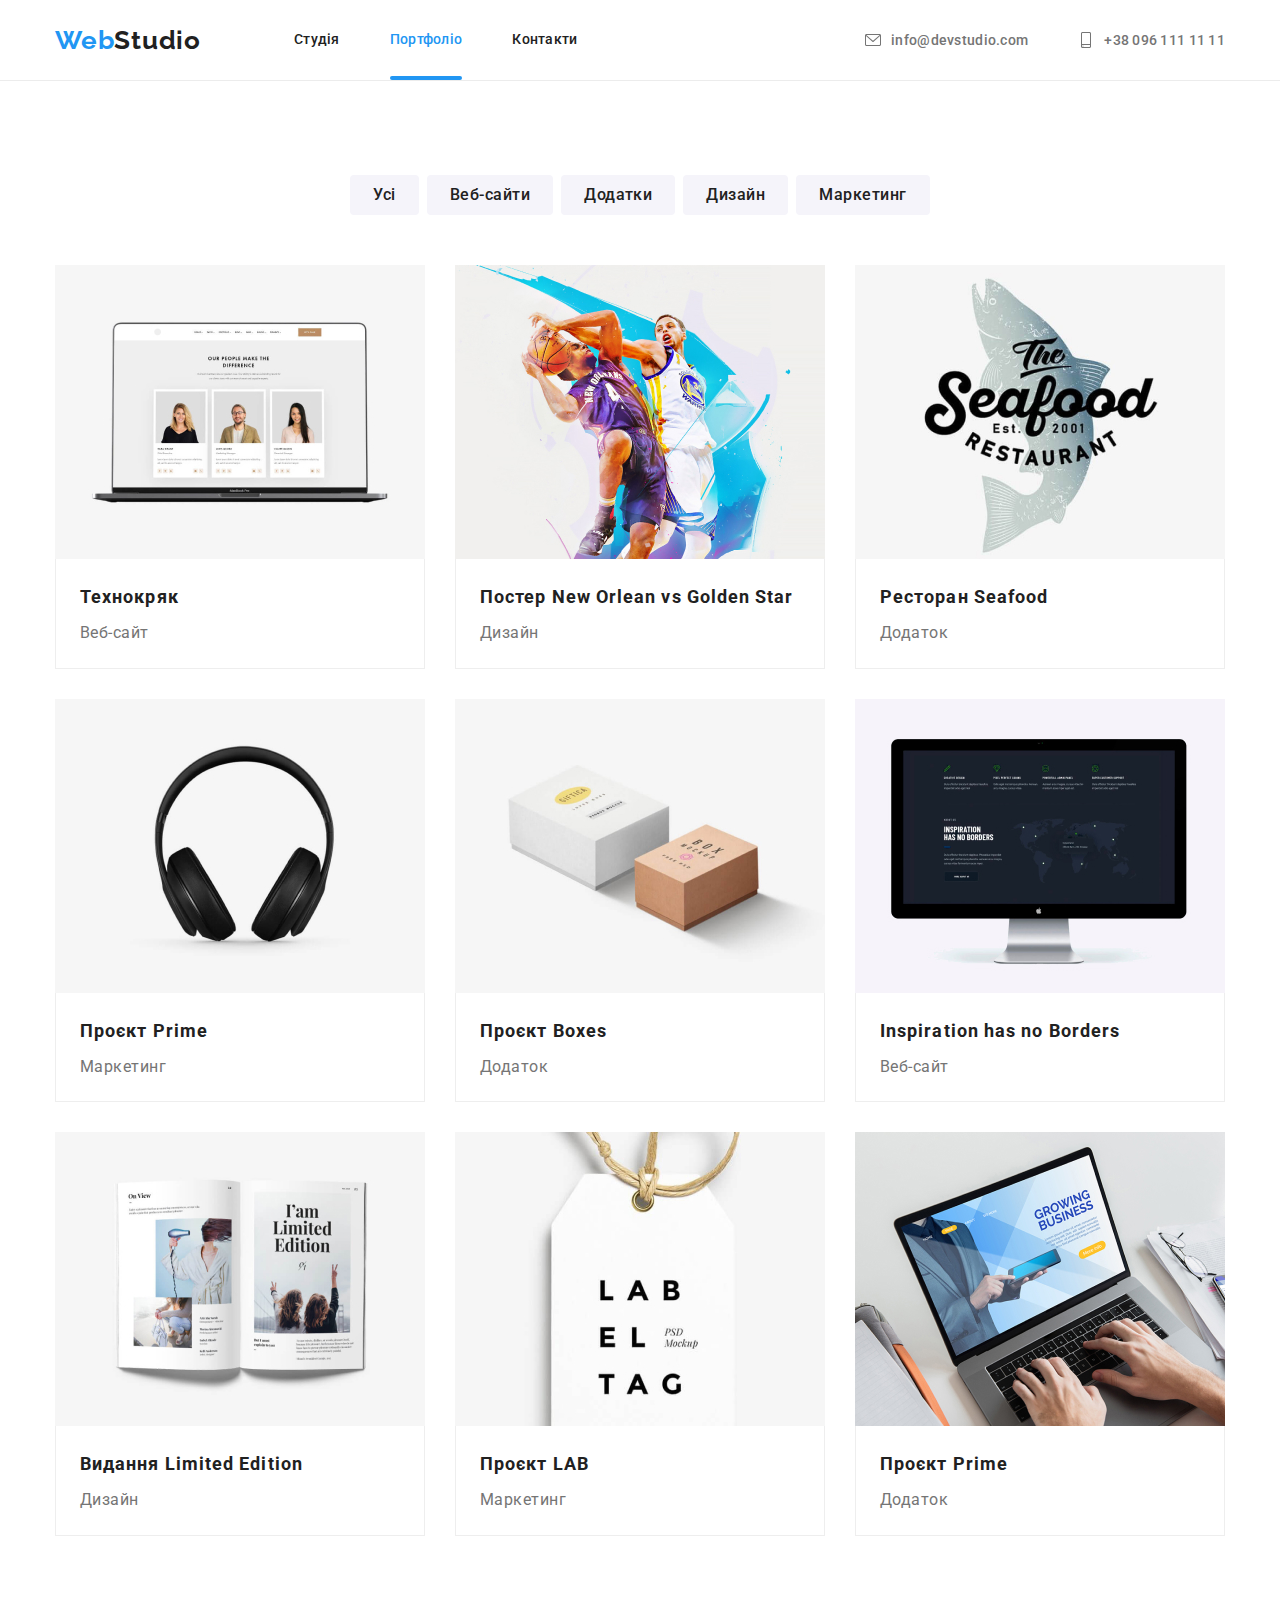
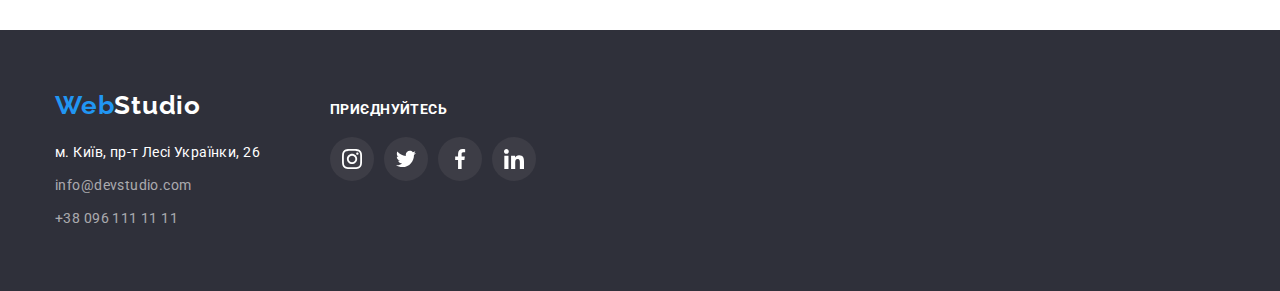
==== commit 49caf45c: "homework4 fix  (Чим ми займаємось)" ====
--- a/portfolio.html
+++ b/portfolio.html
@@ -53,11 +53,11 @@
             </ul>
         <!-- </div> -->
         <!--Projects-->
-        <div class="container card">
+        <!-- <div class="container card"> -->
             <ul class="project brd">
                 <li class="project-windows"> 
                 <a class="project-box" href="#" >
-                    <div class="thumb-project"><img class="foto-card" src="./images/technokriak.jpg" alt="Сайт Технокряк" width="370px">
+                    <div class="thumb-project"><img class="foto-card" src="./images/technokriak.jpg" alt="Сайт Технокряк" width="370">
                         <div class="portfolio-overlay">
                             <p class="project-text">
                              Ресурс пропонує комплексні пропозиції з різним рівнем функціоналу та сервісів. Все це дозволить відвідувачу отримати вичерпні відомості про компанію чи приватну особу.
@@ -201,7 +201,7 @@
                 </li>
             </ul>
         </div>
-</section>
+    </section>
 </main>  
 <footer class="footer">
         
--- a/css/styles.css
+++ b/css/styles.css
@@ -489,6 +489,7 @@
 
 
 .work-list {
+    
    display: flex;
    margin: 0px;
    padding: 0px;
@@ -502,20 +503,67 @@
     transition:  250ms  cubic-bezier (0.4, 0, 0.2, 1);
 }
 
-
-.thumb {
-   position: relative;
-
-}
-.label {
+.photo-thumb{
+    position: relative;
+    overflow: hidden;
+  }
+  
+  .photo-overlay{
+    display: flex;
+    position: absolute;
+    bottom: 0;
+    width: 370px;
+    height: 70px;
+    background-color: var(--color);
+  
+    transform: translateX(100%);
+    transition: transform 250ms cubic-bezier(0.4, 0, 0.2, 1);
+  } 
+  
+  .photo:hover .photo-overlay{
+    transform: translateX(0);
+  }
+  .text-thumb{
+    position: absolute;
+    color:var(--white-color);
+    font-size: 14px;
+    text-align: center;
+    text-transform: uppercase;
+    letter-spacing: 0.03em;
+    padding-top: 27px;
+    padding-bottom: 27px;
+    bottom: 0px;
+    left: 100px;
+    opacity: 0;
+    margin: 0;
+  
+    transition: opacity 250ms cubic-bezier(0.4, 0, 0.2, 1);
+  }
+  
+  .photo-thumb:hover .text-thumb{
+    opacity: 1;
+  }
+
+
+.photo-overlay {
+    display: flex;
+    position: absolute;
+    bottom: 0;
+    width: 370px;
+    height: 70px;
+    background-color: rgba(47, 48, 58, 0.8);;
+    transform: translateX(100%);
+    transition: transform 250ms cubic-bezier(0.4, 0, 0.2, 1);
+}
+/* .label {
 position: absolute;
 /* height: 70px; */
-width: 100%;
+/* width: 100%;
 bottom: 0;
 left: 0;
-margin: 0;
+margin: 0; */
   /* border-bottom-left-radius: 4px; */
-font-weight: 700;
+/* font-weight: 700;
 font-size: 14px;
 line-height: 16px;
 text-align: center;
@@ -524,9 +572,18 @@
 letter-spacing: 0.03em;
 text-transform: uppercase;
 background-color: rgba(47, 48, 58, 0.8);
-color: var(--background-color-page);
+color: var(--background-color-page); */
 /* z-index: 1; */
-}
+
+    
+    /* left: 100px;
+    opacity: 0;
+    transition: opacity 250ms cubic-bezier(0.4, 0, 0.2, 1); */
+
+
+
+
+} */
 
 .work-list.see :nth-child(3n) {
     margin-right: 0px;
@@ -700,7 +757,7 @@
     line-height: 2.00;
     margin-bottom: 4px;
     font-family: Roboto;
-    /* color: var(--title-text-color); */
+    color: var(--title-text-color);
     font-style: normal;
     font-weight: 700;
     font-size: 18px;
